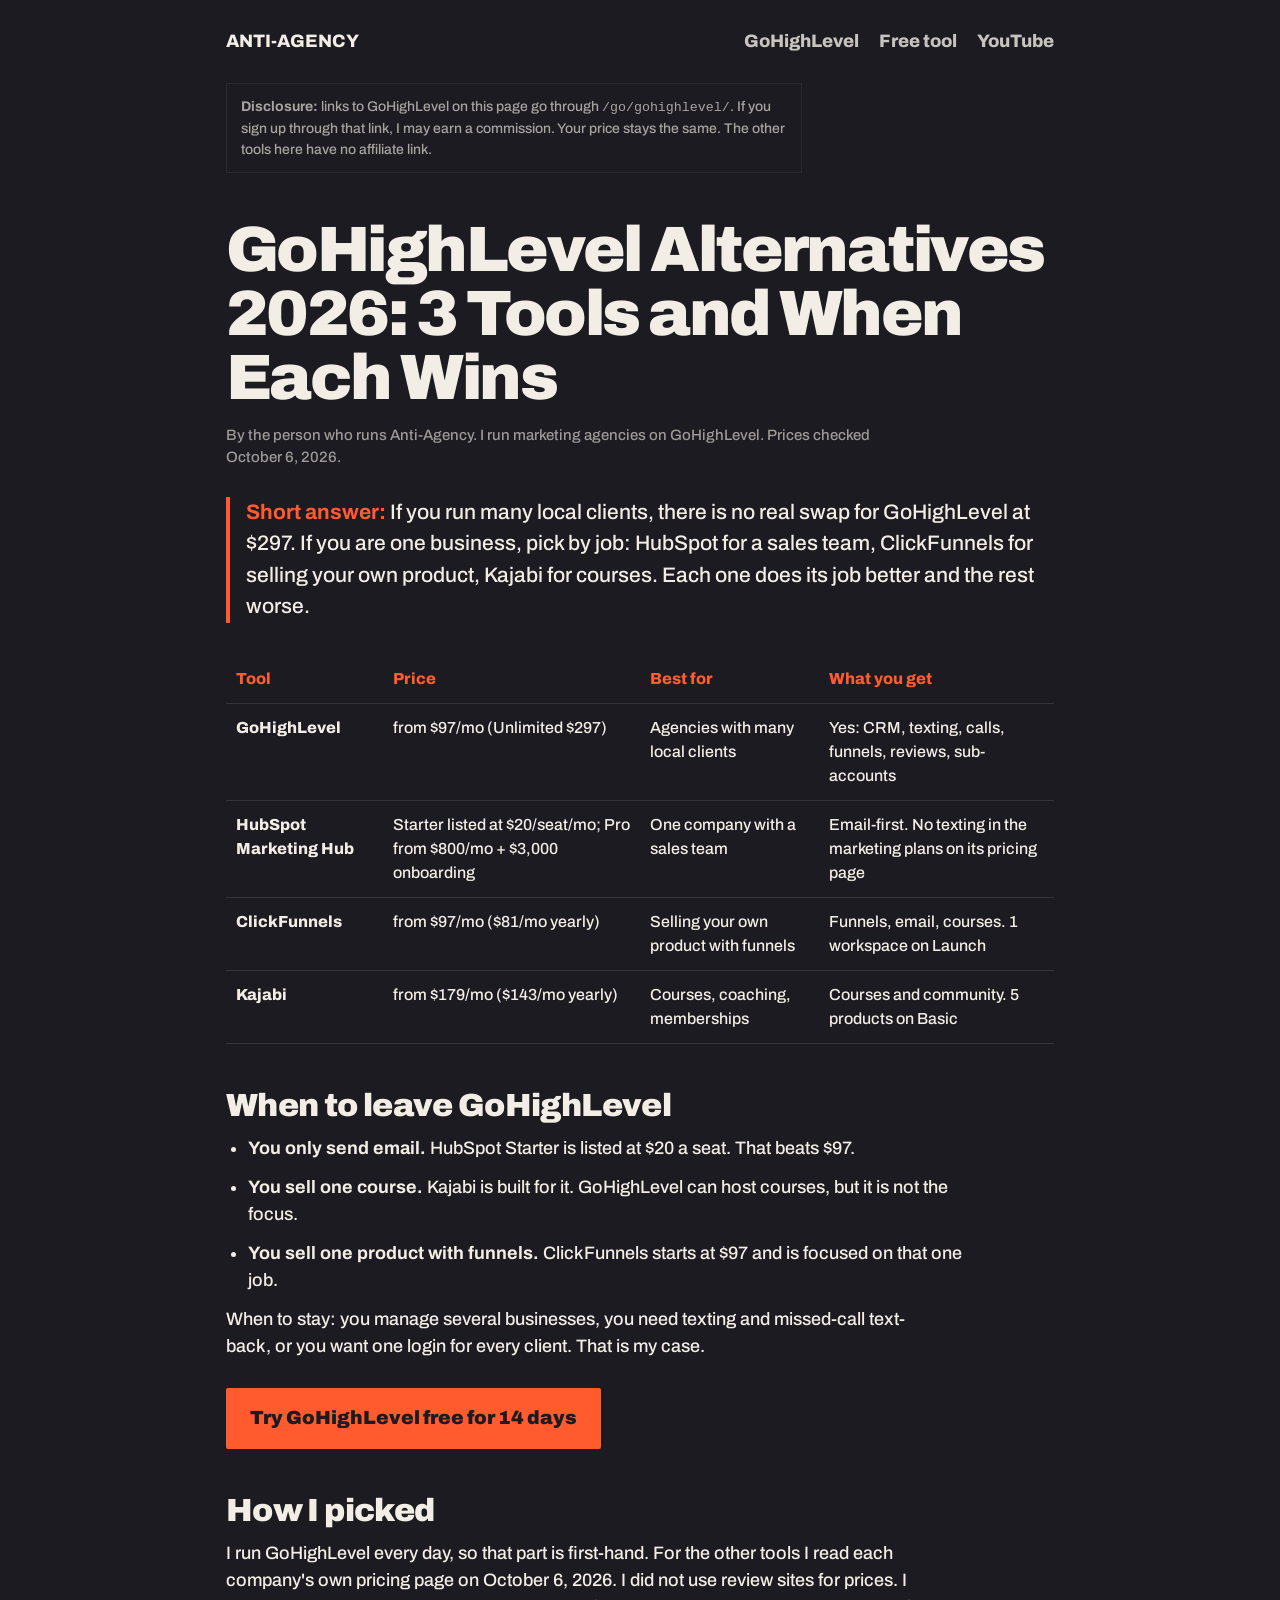
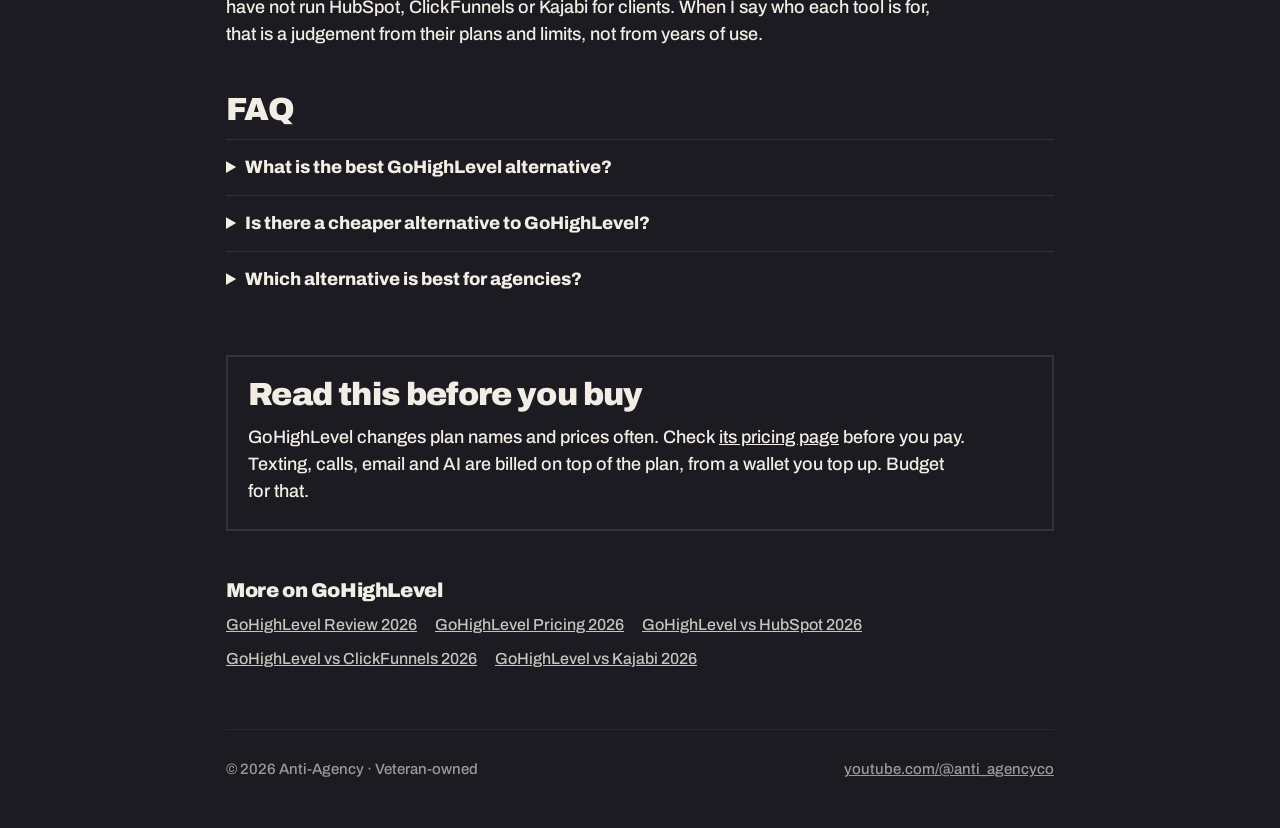
==== gohighlevel-alternatives/index.html @ 84e54252 "Add 6 GoHighLevel review pages, /go/gohighlevel stub, sitemap, robots, GSC file Co-Authored-By: Clau" ====
<!doctype html>
<html lang="en">
<head>
<meta charset="utf-8">
<meta name="viewport" content="width=device-width,initial-scale=1">
<title>GoHighLevel Alternatives 2026: HubSpot, ClickFunnels, Kajabi | Anti-Agency</title>
<meta name="description" content="The 3 GoHighLevel alternatives worth a look in 2026, with real prices from each pricing page, and when to pick each one instead.">
<link rel="canonical" href="https://anti-agency.co/gohighlevel-alternatives/">
<meta property="og:title" content="GoHighLevel Alternatives 2026: 3 Tools and When Each Wins">
<meta property="og:description" content="The 3 GoHighLevel alternatives worth a look in 2026, with real prices from each pricing page, and when to pick each one instead.">
<meta property="og:image" content="https://anti-agency.co/avatar.png">
<link rel="icon" href="/avatar.png">
<link rel="preconnect" href="https://fonts.googleapis.com"><link rel="preconnect" href="https://fonts.gstatic.com" crossorigin>
<link href="https://fonts.googleapis.com/css2?family=Archivo:wght@500;800;900&display=swap" rel="stylesheet">
<link rel="stylesheet" href="/ghl.css">
</head>
<body>
<div class="wrap">
<header><a href="/">ANTI-AGENCY</a><nav><a href="/gohighlevel-review/">GoHighLevel</a><a href="/tools/review-gap/">Free tool</a><a href="https://www.youtube.com/@anti_agencyco">YouTube</a></nav></header>
<p class="disc"><b>Disclosure:</b> links to GoHighLevel on this page go through <code>/go/gohighlevel/</code>. If you sign up through that link, I may earn a commission. Your price stays the same. The other tools here have no affiliate link.</p>
<article>
<h1>GoHighLevel Alternatives 2026: 3 Tools and When Each Wins</h1>
<p class="by">By the person who runs Anti-Agency. I run marketing agencies on GoHighLevel. Prices checked October 6, 2026.</p>
<p class="answer"><b>Short answer:</b> If you run many local clients, there is no real swap for GoHighLevel at $297. If you are one business, pick by job: HubSpot for a sales team, ClickFunnels for selling your own product, Kajabi for courses. Each one does its job better and the rest worse.</p><div class="grid"><table><thead><tr><th>Tool</th><th>Price</th><th>Best for</th><th>What you get</th></tr></thead><tbody><tr><td>GoHighLevel</td><td>from $97/mo (Unlimited $297)</td><td>Agencies with many local clients</td><td>Yes: CRM, texting, calls, funnels, reviews, sub-accounts</td></tr><tr><td>HubSpot Marketing Hub</td><td>Starter listed at $20/seat/mo; Pro from $800/mo + $3,000 onboarding</td><td>One company with a sales team</td><td>Email-first. No texting in the marketing plans on its pricing page</td></tr><tr><td>ClickFunnels</td><td>from $97/mo ($81/mo yearly)</td><td>Selling your own product with funnels</td><td>Funnels, email, courses. 1 workspace on Launch</td></tr><tr><td>Kajabi</td><td>from $179/mo ($143/mo yearly)</td><td>Courses, coaching, memberships</td><td>Courses and community. 5 products on Basic</td></tr></tbody></table></div><section><h2>When to leave GoHighLevel</h2><ul>
<li><b>You only send email.</b> HubSpot Starter is listed at $20 a seat. That beats $97.</li>
<li><b>You sell one course.</b> Kajabi is built for it. GoHighLevel can host courses, but it is not the focus.</li>
<li><b>You sell one product with funnels.</b> ClickFunnels starts at $97 and is focused on that one job.</li>
</ul><p>When to stay: you manage several businesses, you need texting and missed-call text-back, or you want one login for every client. That is my case.</p><p><a class="cta" href="/go/gohighlevel/" rel="sponsored nofollow">Try GoHighLevel free for 14 days</a></p></section><section><h2>How I picked</h2><p>I run GoHighLevel every day, so that part is first-hand. For the other tools I read each company's own pricing page on October 6, 2026. I did not use review sites for prices. I have not run HubSpot, ClickFunnels or Kajabi for clients. When I say who each tool is for, that is a judgement from their plans and limits, not from years of use.</p></section><section><h2>FAQ</h2><details><summary>What is the best GoHighLevel alternative?</summary><p>It depends on the job. HubSpot for sales teams, ClickFunnels for funnels, Kajabi for courses.</p></details><details><summary>Is there a cheaper alternative to GoHighLevel?</summary><p>HubSpot Marketing Hub Starter is listed at $20 a seat a month, but it is email-first and has no texting in its marketing plans.</p></details><details><summary>Which alternative is best for agencies?</summary><p>For agencies with many clients, I have not found one that beats unlimited sub-accounts for $297.</p></details></section>
<aside class="caveat"><h2>Read this before you buy</h2><p>GoHighLevel changes plan names and prices often. Check <a href="https://www.gohighlevel.com/pricing" rel="nofollow">its pricing page</a> before you pay. Texting, calls, email and AI are billed on top of the plan, from a wallet you top up. Budget for that.</p></aside>
</article>
<nav class="more"><h2>More on GoHighLevel</h2><a href="/gohighlevel-review/">GoHighLevel Review 2026</a><a href="/gohighlevel-pricing/">GoHighLevel Pricing 2026</a><a href="/gohighlevel-vs-hubspot/">GoHighLevel vs HubSpot 2026</a><a href="/gohighlevel-vs-clickfunnels/">GoHighLevel vs ClickFunnels 2026</a><a href="/gohighlevel-vs-kajabi/">GoHighLevel vs Kajabi 2026</a></nav>
<footer><div>© 2026 Anti-Agency · Veteran-owned</div><div><a href="https://www.youtube.com/@anti_agencyco">youtube.com/@anti_agencyco</a></div></footer>
</div>
</body>
</html>
---- ghl.css ----
:root{--ink:#1B1B21;--sig:#FF5B2E;--paper:#F3EEE5;--line:#33333b}
*{margin:0;padding:0;box-sizing:border-box}
html,body{overflow-x:hidden}body{background:var(--ink);color:var(--paper);font-family:Archivo,system-ui,sans-serif;font-weight:500;line-height:1.5}
a{color:inherit}
.wrap{max-width:860px;margin:0 auto;padding:0 16px}
header{display:flex;justify-content:space-between;align-items:center;padding:28px 0;font-weight:800;font-size:18px;gap:12px;flex-wrap:wrap}
header a{text-decoration:none}
header nav a{margin-left:20px;opacity:.8}
header nav a:hover{opacity:1;color:var(--sig)}
.disc{font-size:14px;opacity:.65;border:1px solid var(--line);padding:12px 14px;margin-bottom:8px}
code{font-size:.95em}
h1{font-weight:900;font-size:clamp(34px,6vw,64px);letter-spacing:-.04em;line-height:1;margin:5vh 0 14px}
.by{opacity:.6;font-size:15px;margin-bottom:28px}
h2{font-weight:900;font-size:clamp(24px,3vw,32px);letter-spacing:-.02em;line-height:1.1;margin:44px 0 12px}
p,li{font-size:18px;margin-bottom:12px;max-width:72ch}
ul{padding-left:22px}
.answer{font-size:21px;border-left:4px solid var(--sig);padding-left:16px}
.answer b{color:var(--sig)}
.grid{overflow-x:auto;margin:32px 0}
table{border-collapse:collapse;width:100%;min-width:520px;font-size:16px}
th,td{text-align:left;padding:12px 10px;border-bottom:1px solid var(--line);vertical-align:top}
th{font-weight:800;color:var(--sig)}
td:first-child{font-weight:800}
.cta{display:inline-block;margin-top:16px;background:var(--sig);color:var(--ink);font-weight:900;font-size:19px;padding:16px 24px;text-decoration:none;border-radius:2px}
.cta:hover{background:var(--paper)}
details{border-top:1px solid var(--line);padding:14px 0}
summary{font-weight:800;font-size:18px;cursor:pointer}
details p{margin-top:10px}
.caveat{margin:48px 0;border:2px solid var(--line);padding:4px 20px 12px}
.caveat h2{margin-top:16px}
.more h2{font-size:20px}
.more a{display:inline-block;margin:0 18px 10px 0;opacity:.8}
.more a:hover{color:var(--sig);opacity:1}
footer{border-top:1px solid var(--line);margin-top:48px;padding:28px 0 48px;font-size:15px;opacity:.6;display:flex;justify-content:space-between;flex-wrap:wrap;gap:12px}
@media(max-width:600px){header nav a{margin-left:12px}}
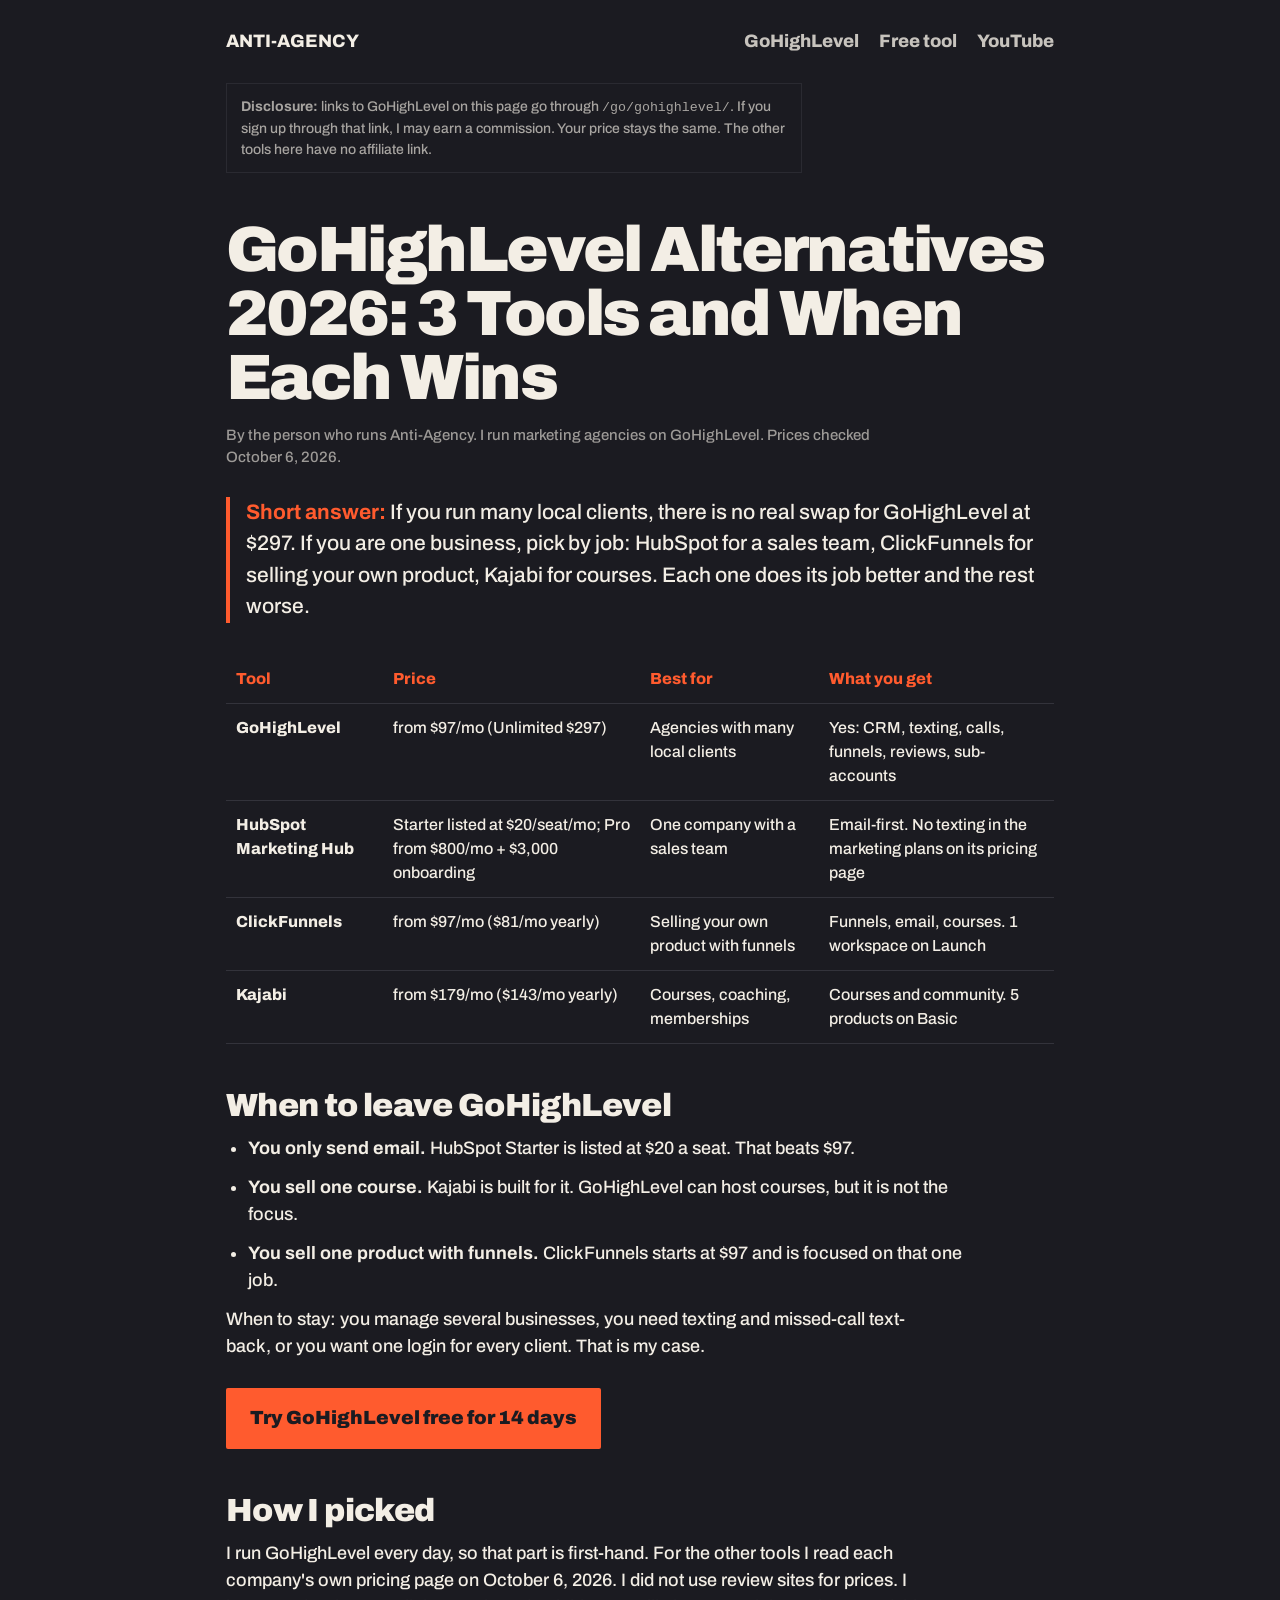
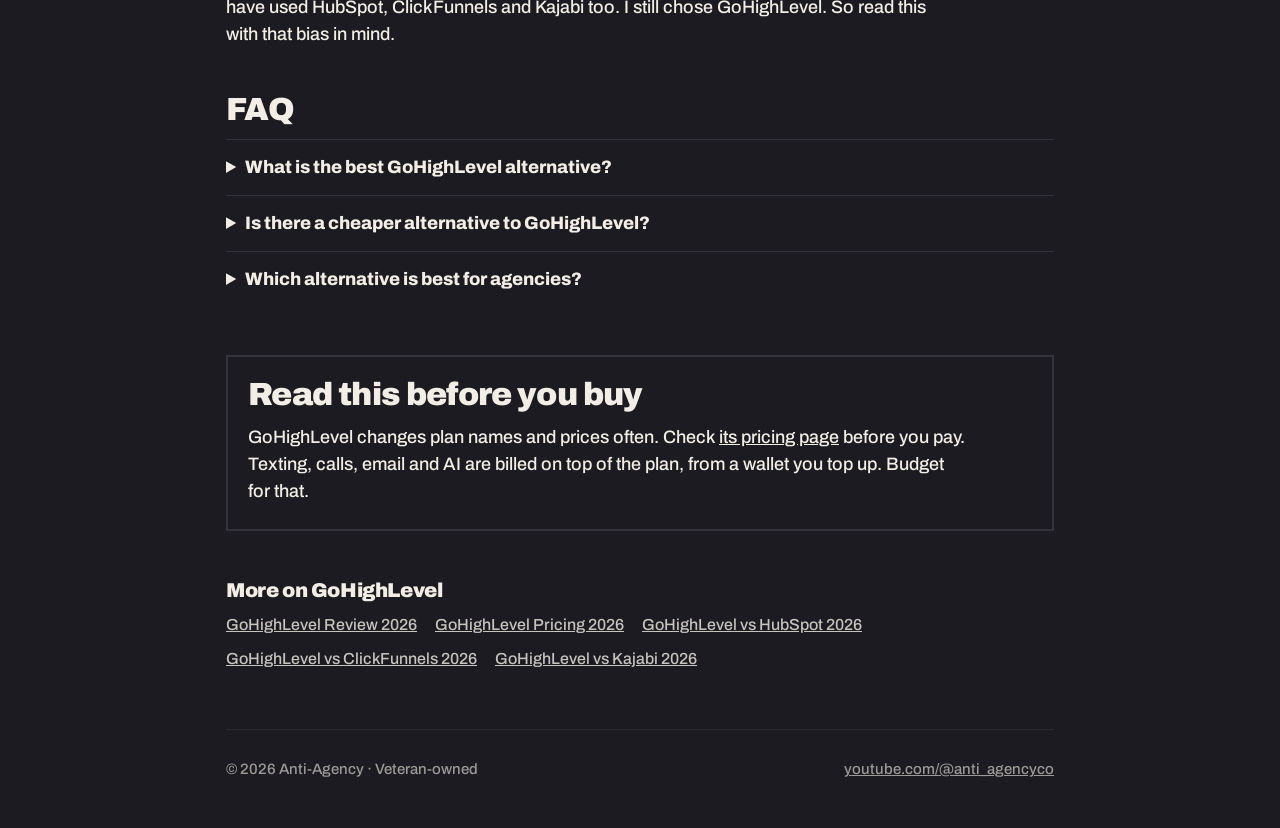
==== commit 85dbd78f: "GHL pages: David has used HubSpot, ClickFunnels and Kajabi and still chose GHL Co-Authored-By: Claud" ====
--- a/gohighlevel-alternatives/index.html
+++ b/gohighlevel-alternatives/index.html
@@ -25,7 +25,7 @@
 <li><b>You only send email.</b> HubSpot Starter is listed at $20 a seat. That beats $97.</li>
 <li><b>You sell one course.</b> Kajabi is built for it. GoHighLevel can host courses, but it is not the focus.</li>
 <li><b>You sell one product with funnels.</b> ClickFunnels starts at $97 and is focused on that one job.</li>
-</ul><p>When to stay: you manage several businesses, you need texting and missed-call text-back, or you want one login for every client. That is my case.</p><p><a class="cta" href="/go/gohighlevel/" rel="sponsored nofollow">Try GoHighLevel free for 14 days</a></p></section><section><h2>How I picked</h2><p>I run GoHighLevel every day, so that part is first-hand. For the other tools I read each company's own pricing page on October 6, 2026. I did not use review sites for prices. I have not run HubSpot, ClickFunnels or Kajabi for clients. When I say who each tool is for, that is a judgement from their plans and limits, not from years of use.</p></section><section><h2>FAQ</h2><details><summary>What is the best GoHighLevel alternative?</summary><p>It depends on the job. HubSpot for sales teams, ClickFunnels for funnels, Kajabi for courses.</p></details><details><summary>Is there a cheaper alternative to GoHighLevel?</summary><p>HubSpot Marketing Hub Starter is listed at $20 a seat a month, but it is email-first and has no texting in its marketing plans.</p></details><details><summary>Which alternative is best for agencies?</summary><p>For agencies with many clients, I have not found one that beats unlimited sub-accounts for $297.</p></details></section>
+</ul><p>When to stay: you manage several businesses, you need texting and missed-call text-back, or you want one login for every client. That is my case.</p><p><a class="cta" href="/go/gohighlevel/" rel="sponsored nofollow">Try GoHighLevel free for 14 days</a></p></section><section><h2>How I picked</h2><p>I run GoHighLevel every day, so that part is first-hand. For the other tools I read each company's own pricing page on October 6, 2026. I did not use review sites for prices. I have used HubSpot, ClickFunnels and Kajabi too. I still chose GoHighLevel. So read this with that bias in mind.</p></section><section><h2>FAQ</h2><details><summary>What is the best GoHighLevel alternative?</summary><p>It depends on the job. HubSpot for sales teams, ClickFunnels for funnels, Kajabi for courses.</p></details><details><summary>Is there a cheaper alternative to GoHighLevel?</summary><p>HubSpot Marketing Hub Starter is listed at $20 a seat a month, but it is email-first and has no texting in its marketing plans.</p></details><details><summary>Which alternative is best for agencies?</summary><p>For agencies with many clients, I have not found one that beats unlimited sub-accounts for $297.</p></details></section>
 <aside class="caveat"><h2>Read this before you buy</h2><p>GoHighLevel changes plan names and prices often. Check <a href="https://www.gohighlevel.com/pricing" rel="nofollow">its pricing page</a> before you pay. Texting, calls, email and AI are billed on top of the plan, from a wallet you top up. Budget for that.</p></aside>
 </article>
 <nav class="more"><h2>More on GoHighLevel</h2><a href="/gohighlevel-review/">GoHighLevel Review 2026</a><a href="/gohighlevel-pricing/">GoHighLevel Pricing 2026</a><a href="/gohighlevel-vs-hubspot/">GoHighLevel vs HubSpot 2026</a><a href="/gohighlevel-vs-clickfunnels/">GoHighLevel vs ClickFunnels 2026</a><a href="/gohighlevel-vs-kajabi/">GoHighLevel vs Kajabi 2026</a></nav>
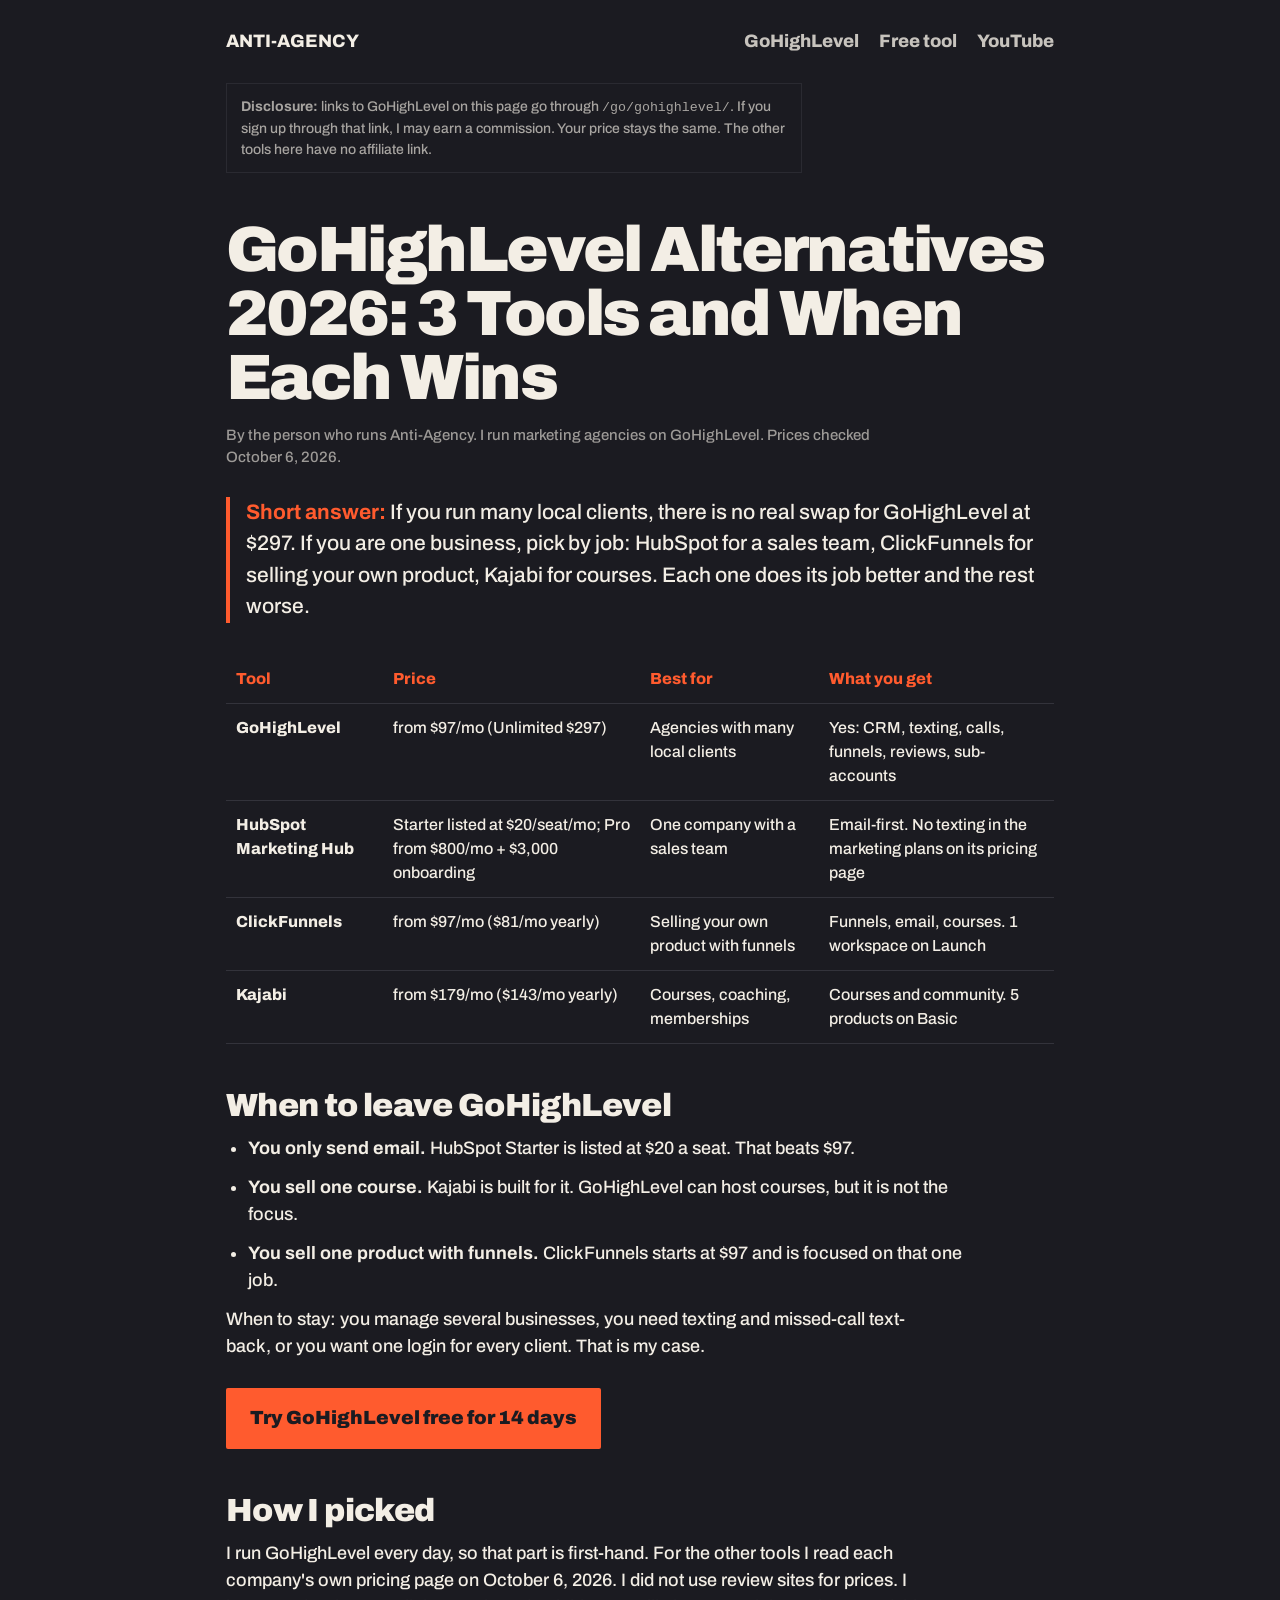
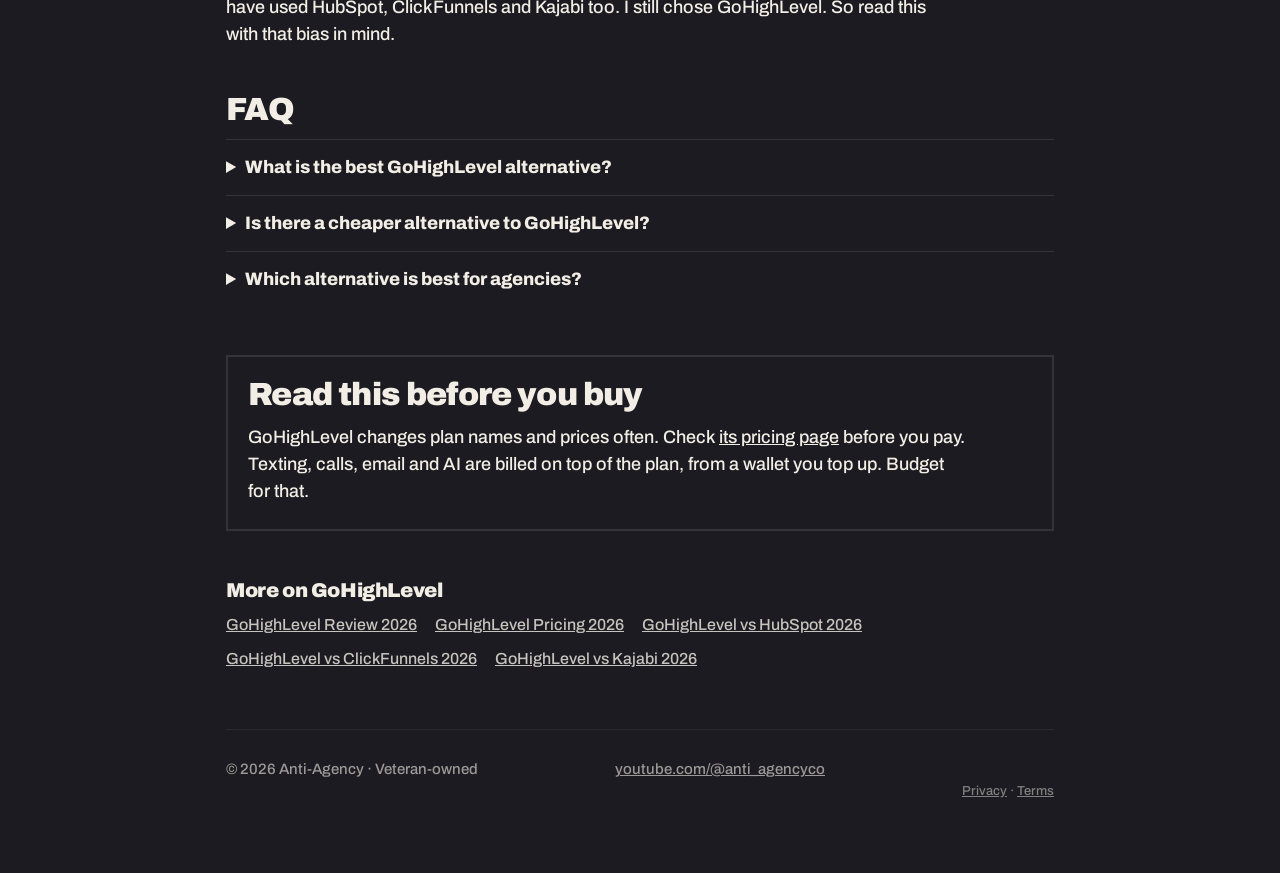
==== commit 6f0b56a8: "legal pages: privacy + terms, footer links on every page" ====
--- a/gohighlevel-alternatives/index.html
+++ b/gohighlevel-alternatives/index.html
@@ -29,7 +29,7 @@
 <aside class="caveat"><h2>Read this before you buy</h2><p>GoHighLevel changes plan names and prices often. Check <a href="https://www.gohighlevel.com/pricing" rel="nofollow">its pricing page</a> before you pay. Texting, calls, email and AI are billed on top of the plan, from a wallet you top up. Budget for that.</p></aside>
 </article>
 <nav class="more"><h2>More on GoHighLevel</h2><a href="/gohighlevel-review/">GoHighLevel Review 2026</a><a href="/gohighlevel-pricing/">GoHighLevel Pricing 2026</a><a href="/gohighlevel-vs-hubspot/">GoHighLevel vs HubSpot 2026</a><a href="/gohighlevel-vs-clickfunnels/">GoHighLevel vs ClickFunnels 2026</a><a href="/gohighlevel-vs-kajabi/">GoHighLevel vs Kajabi 2026</a></nav>
-<footer><div>© 2026 Anti-Agency · Veteran-owned</div><div><a href="https://www.youtube.com/@anti_agencyco">youtube.com/@anti_agencyco</a></div></footer>
+<footer><div>© 2026 Anti-Agency · Veteran-owned</div><div><a href="https://www.youtube.com/@anti_agencyco">youtube.com/@anti_agencyco</a></div><p data-legal-links style="text-align:center;font-size:13px;margin:24px 0;opacity:.8"><a href="/privacy/">Privacy</a> · <a href="/terms/">Terms</a></p></footer>
 </div>
 </body>
 </html>
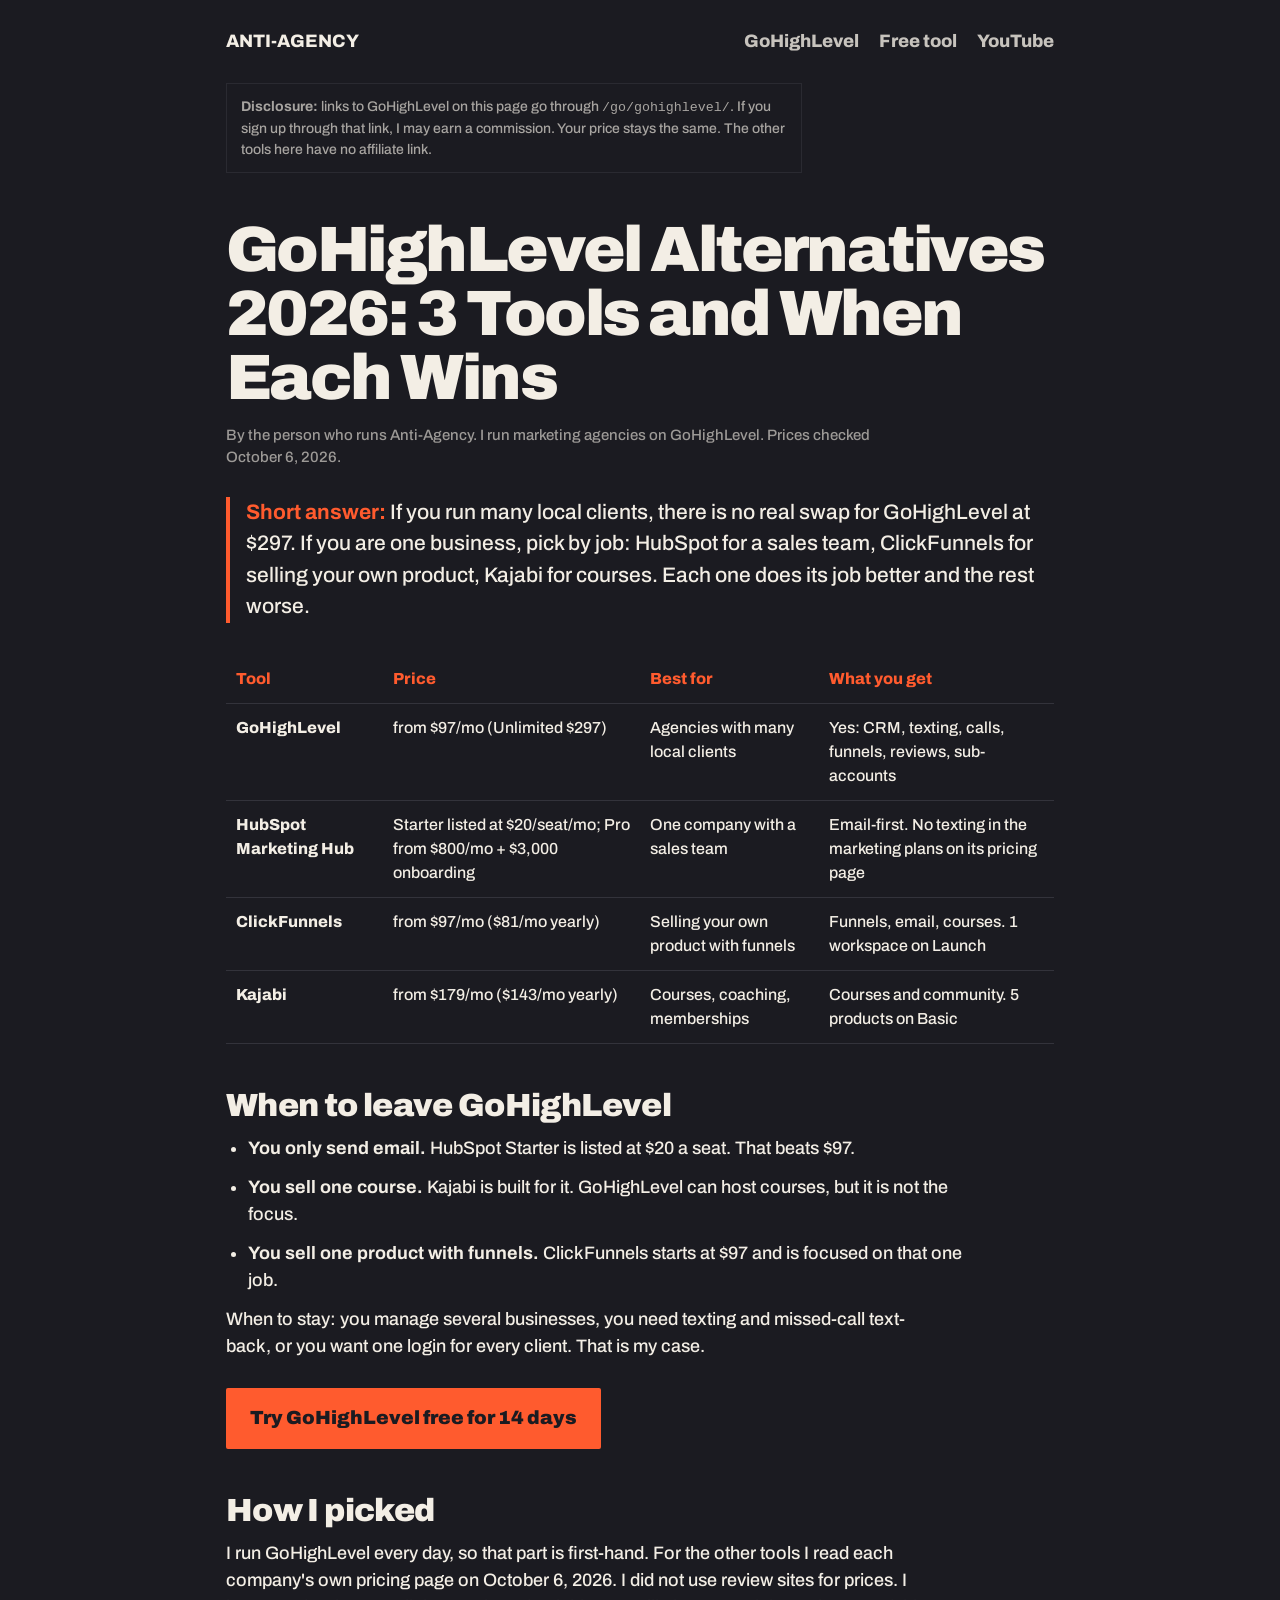
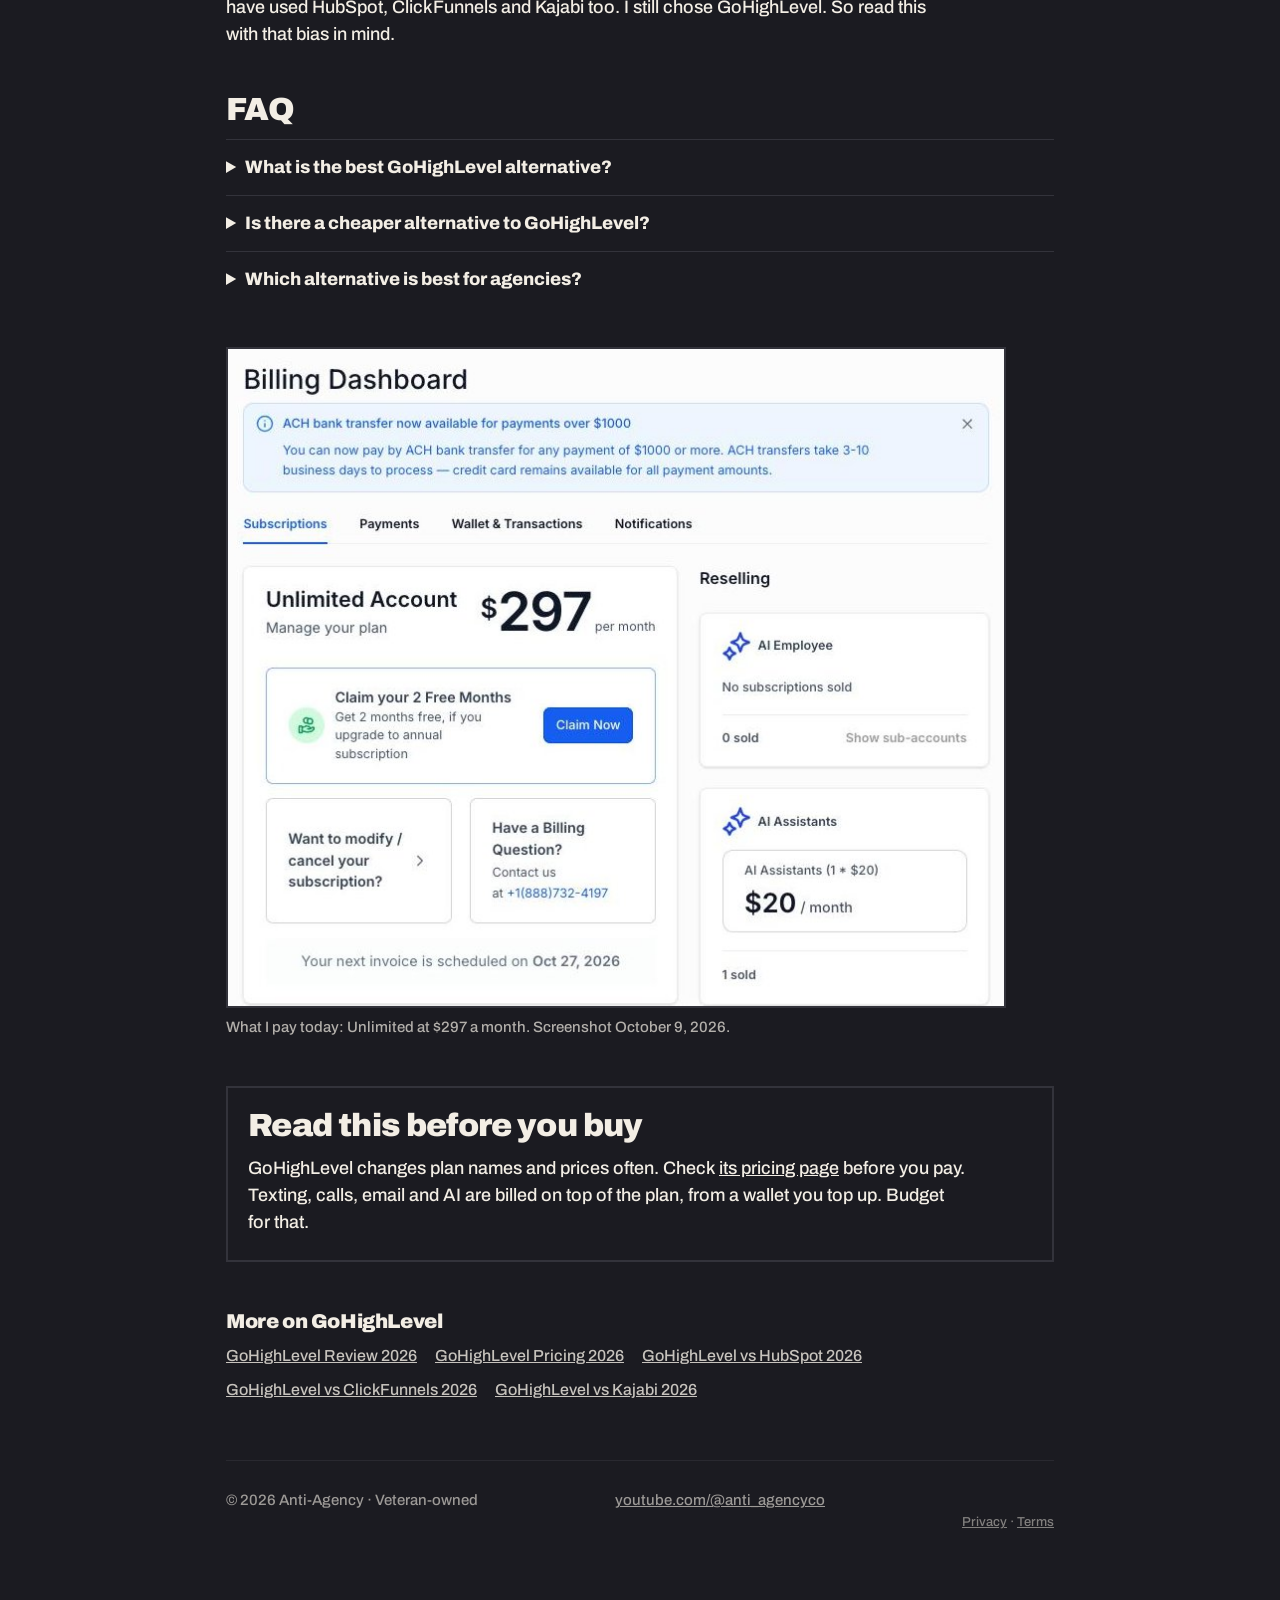
==== commit c7b9964a: "Add real GHL account screenshots to the 6 GoHighLevel pages Co-Authored-By: Claude Opus 5.5 <noreply" ====
--- a/gohighlevel-alternatives/index.html
+++ b/gohighlevel-alternatives/index.html
@@ -26,7 +26,7 @@
 <li><b>You sell one course.</b> Kajabi is built for it. GoHighLevel can host courses, but it is not the focus.</li>
 <li><b>You sell one product with funnels.</b> ClickFunnels starts at $97 and is focused on that one job.</li>
 </ul><p>When to stay: you manage several businesses, you need texting and missed-call text-back, or you want one login for every client. That is my case.</p><p><a class="cta" href="/go/gohighlevel/" rel="sponsored nofollow">Try GoHighLevel free for 14 days</a></p></section><section><h2>How I picked</h2><p>I run GoHighLevel every day, so that part is first-hand. For the other tools I read each company's own pricing page on October 6, 2026. I did not use review sites for prices. I have used HubSpot, ClickFunnels and Kajabi too. I still chose GoHighLevel. So read this with that bias in mind.</p></section><section><h2>FAQ</h2><details><summary>What is the best GoHighLevel alternative?</summary><p>It depends on the job. HubSpot for sales teams, ClickFunnels for funnels, Kajabi for courses.</p></details><details><summary>Is there a cheaper alternative to GoHighLevel?</summary><p>HubSpot Marketing Hub Starter is listed at $20 a seat a month, but it is email-first and has no texting in its marketing plans.</p></details><details><summary>Which alternative is best for agencies?</summary><p>For agencies with many clients, I have not found one that beats unlimited sub-accounts for $297.</p></details></section>
-<aside class="caveat"><h2>Read this before you buy</h2><p>GoHighLevel changes plan names and prices often. Check <a href="https://www.gohighlevel.com/pricing" rel="nofollow">its pricing page</a> before you pay. Texting, calls, email and AI are billed on top of the plan, from a wallet you top up. Budget for that.</p></aside>
+<figure class="shot"><img src="/img/ghl/ghl-billing-297-plan.jpg" alt="GoHighLevel agency billing screen showing the Unlimited plan at $297 per month" width="780" height="660" loading="lazy"><figcaption>What I pay today: Unlimited at $297 a month. Screenshot October 9, 2026.</figcaption></figure><aside class="caveat"><h2>Read this before you buy</h2><p>GoHighLevel changes plan names and prices often. Check <a href="https://www.gohighlevel.com/pricing" rel="nofollow">its pricing page</a> before you pay. Texting, calls, email and AI are billed on top of the plan, from a wallet you top up. Budget for that.</p></aside>
 </article>
 <nav class="more"><h2>More on GoHighLevel</h2><a href="/gohighlevel-review/">GoHighLevel Review 2026</a><a href="/gohighlevel-pricing/">GoHighLevel Pricing 2026</a><a href="/gohighlevel-vs-hubspot/">GoHighLevel vs HubSpot 2026</a><a href="/gohighlevel-vs-clickfunnels/">GoHighLevel vs ClickFunnels 2026</a><a href="/gohighlevel-vs-kajabi/">GoHighLevel vs Kajabi 2026</a></nav>
 <footer><div>© 2026 Anti-Agency · Veteran-owned</div><div><a href="https://www.youtube.com/@anti_agencyco">youtube.com/@anti_agencyco</a></div><p data-legal-links style="text-align:center;font-size:13px;margin:24px 0;opacity:.8"><a href="/privacy/">Privacy</a> · <a href="/terms/">Terms</a></p></footer>
--- a/ghl.css
+++ b/ghl.css
@@ -26,6 +26,9 @@
 details{border-top:1px solid var(--line);padding:14px 0}
 summary{font-weight:800;font-size:18px;cursor:pointer}
 details p{margin-top:10px}
+.shot{margin:40px 0}
+.shot img{display:block;max-width:100%;height:auto;border:2px solid var(--line)}
+.shot figcaption{font-size:15px;opacity:.7;margin-top:8px}
 .caveat{margin:48px 0;border:2px solid var(--line);padding:4px 20px 12px}
 .caveat h2{margin-top:16px}
 .more h2{font-size:20px}
